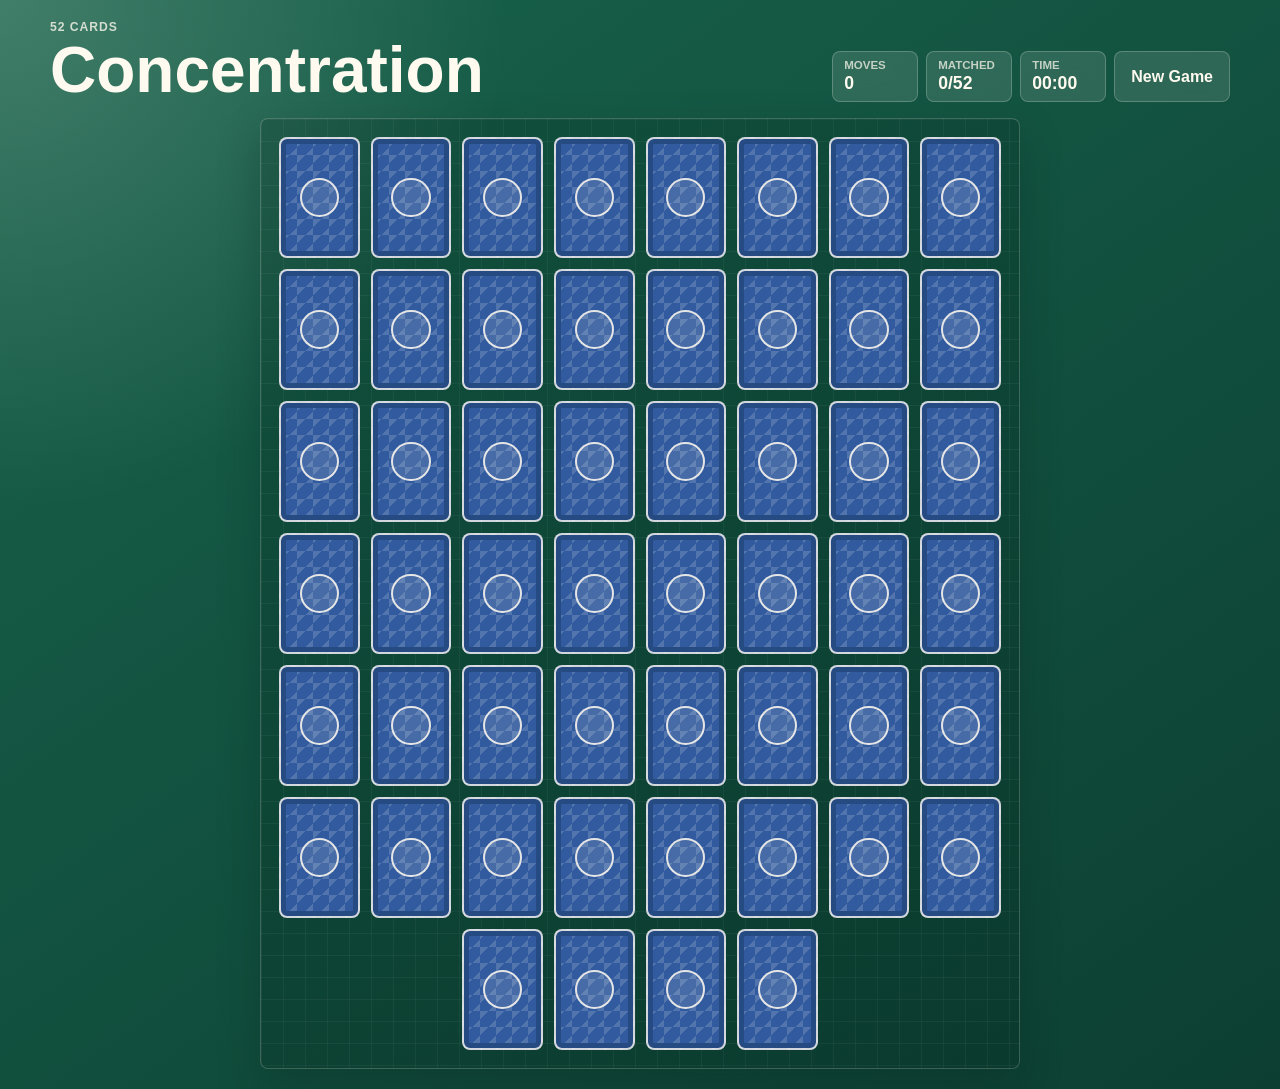
==== index.html @ 4a62ed9f "Initial commit" ====
<!doctype html>
<html lang="zh-CN">
  <head>
    <meta charset="utf-8">
    <meta name="viewport" content="width=device-width, initial-scale=1">
    <title>Concentration</title>
    <link rel="stylesheet" href="styles.css">
  </head>
  <body>
    <main class="game-shell">
      <header class="topbar" aria-label="Game status">
        <div>
          <p class="eyebrow">52 Cards</p>
          <h1>Concentration</h1>
        </div>
        <div class="stats" aria-live="polite">
          <div class="stat">
            <span class="stat-label">Moves</span>
            <strong id="moves">0</strong>
          </div>
          <div class="stat">
            <span class="stat-label">Matched</span>
            <strong id="matched">0/52</strong>
          </div>
          <div class="stat">
            <span class="stat-label">Time</span>
            <strong id="timer">00:00</strong>
          </div>
          <button class="reset-button" id="resetButton" type="button" aria-label="Start a new game">
            New Game
          </button>
        </div>
      </header>

      <section class="board-wrap" aria-label="Concentration card board">
        <div class="board" id="board"></div>
      </section>

      <dialog class="win-dialog" id="winDialog" aria-labelledby="winTitle">
        <div class="dialog-content">
          <p class="eyebrow">Victory</p>
          <h2 id="winTitle">All cards matched</h2>
          <p id="winSummary"></p>
          <button class="reset-button" id="dialogResetButton" type="button">Play Again</button>
        </div>
      </dialog>
    </main>

    <script src="script.js"></script>
  </body>
</html>
---- styles.css ----
:root {
  color-scheme: light;
  --felt: #18634c;
  --felt-deep: #0c3f32;
  --ink: #17221e;
  --muted: #5e6b66;
  --paper: #fffaf0;
  --paper-soft: #f5ead8;
  --red: #c9253c;
  --black: #202724;
  --line: rgba(23, 34, 30, 0.16);
  --shadow: 0 18px 42px rgba(9, 32, 26, 0.26);
  --radius: 8px;
}

* {
  box-sizing: border-box;
}

body {
  min-height: 100vh;
  margin: 0;
  color: var(--ink);
  font-family: "Segoe UI", Arial, sans-serif;
  background:
    radial-gradient(circle at top left, rgba(255, 250, 240, 0.18), transparent 32rem),
    linear-gradient(145deg, var(--felt), var(--felt-deep));
}

button {
  font: inherit;
}

.game-shell {
  width: min(1180px, calc(100vw - 28px));
  min-height: 100vh;
  margin: 0 auto;
  padding: 20px 0;
  display: grid;
  grid-template-rows: auto 1fr;
  gap: 16px;
}

.topbar {
  display: flex;
  align-items: end;
  justify-content: space-between;
  gap: 18px;
  color: var(--paper);
}

.eyebrow {
  margin: 0 0 4px;
  color: rgba(255, 250, 240, 0.78);
  font-size: 0.76rem;
  font-weight: 800;
  letter-spacing: 0.08em;
  text-transform: uppercase;
}

h1,
h2 {
  margin: 0;
  line-height: 1;
  letter-spacing: 0;
}

h1 {
  font-size: clamp(2rem, 5vw, 4.2rem);
}

.stats {
  display: flex;
  align-items: stretch;
  justify-content: flex-end;
  gap: 8px;
  flex-wrap: wrap;
}

.stat,
.reset-button {
  min-height: 48px;
  border: 1px solid rgba(255, 250, 240, 0.22);
  border-radius: var(--radius);
  background: rgba(255, 250, 240, 0.12);
  color: var(--paper);
  backdrop-filter: blur(10px);
}

.stat {
  min-width: 86px;
  padding: 7px 11px;
  display: grid;
  align-content: center;
  gap: 2px;
}

.stat-label {
  color: rgba(255, 250, 240, 0.72);
  font-size: 0.72rem;
  font-weight: 800;
  text-transform: uppercase;
}

.stat strong {
  font-size: 1.1rem;
}

.reset-button {
  padding: 0 16px;
  font-weight: 800;
  cursor: pointer;
  transition: transform 160ms ease, background 160ms ease;
}

.reset-button:hover,
.reset-button:focus-visible {
  background: rgba(255, 250, 240, 0.22);
  transform: translateY(-1px);
}

.board-wrap {
  min-height: 0;
  display: grid;
  place-items: center;
}

.board {
  width: min(100%, 760px);
  display: grid;
  grid-template-columns: repeat(8, minmax(0, 1fr));
  gap: clamp(5px, 1vw, 11px);
  padding: clamp(8px, 1.4vw, 18px);
  border: 1px solid rgba(255, 250, 240, 0.2);
  border-radius: var(--radius);
  background:
    linear-gradient(90deg, rgba(255, 255, 255, 0.045) 1px, transparent 1px),
    linear-gradient(rgba(255, 255, 255, 0.045) 1px, transparent 1px),
    rgba(3, 22, 17, 0.18);
  background-size: 22px 22px;
  box-shadow: var(--shadow);
}

.slot {
  aspect-ratio: 6 / 9;
  min-width: 0;
  min-height: 0;
}

.slot.empty {
  pointer-events: none;
}

.card {
  position: relative;
  width: 100%;
  height: 100%;
  padding: 0;
  border: 0;
  border-radius: var(--radius);
  background: transparent;
  cursor: pointer;
  perspective: 900px;
}

.card:focus-visible {
  outline: 3px solid #ffd76b;
  outline-offset: 3px;
}

.card-inner {
  position: absolute;
  inset: 0;
  border-radius: var(--radius);
  transform-style: preserve-3d;
  transition: transform 260ms ease;
}

.card.is-flipped .card-inner,
.card.is-matched .card-inner {
  transform: rotateY(180deg);
}

.card-face {
  position: absolute;
  inset: 0;
  display: grid;
  backface-visibility: hidden;
  border-radius: var(--radius);
  overflow: hidden;
}

.card-back {
  place-items: center;
  border: 2px solid rgba(255, 250, 240, 0.78);
  background:
    linear-gradient(135deg, rgba(255, 255, 255, 0.16) 25%, transparent 25%) 0 0 / 16px 16px,
    linear-gradient(315deg, rgba(255, 255, 255, 0.16) 25%, transparent 25%) 0 0 / 16px 16px,
    #315b9e;
  box-shadow: inset 0 0 0 5px #264a82;
}

.card-back::after {
  width: 46%;
  aspect-ratio: 1;
  content: "";
  border: 2px solid rgba(255, 250, 240, 0.86);
  border-radius: 50%;
  background: rgba(255, 250, 240, 0.1);
}

.card-front {
  grid-template-rows: auto 1fr auto;
  padding: clamp(5px, 0.9vw, 11px);
  border: 1px solid var(--line);
  background: linear-gradient(150deg, #fffdf8, var(--paper-soft));
  box-shadow: inset 0 0 0 2px rgba(255, 255, 255, 0.52);
  transform: rotateY(180deg);
}

.corner {
  display: grid;
  justify-items: center;
  width: min-content;
  min-width: 1.25rem;
  color: var(--black);
  font-weight: 900;
  line-height: 0.92;
}

.corner.bottom {
  justify-self: end;
  align-self: end;
  transform: rotate(180deg);
}

.rank {
  font-size: clamp(0.78rem, 2vw, 1.18rem);
}

.suit-small {
  font-size: clamp(0.76rem, 1.8vw, 1.08rem);
}

.suit-center {
  place-self: center;
  color: var(--black);
  font-size: clamp(1.35rem, 4.5vw, 3rem);
  line-height: 1;
}

.card.red .corner,
.card.red .suit-center {
  color: var(--red);
}

.card.is-matched {
  cursor: default;
}

.card.is-matched .card-front {
  background: linear-gradient(150deg, #fff8dc, #e8f3dc);
  box-shadow: inset 0 0 0 3px rgba(81, 136, 71, 0.28);
}

.win-dialog {
  width: min(390px, calc(100vw - 36px));
  border: 0;
  border-radius: var(--radius);
  padding: 0;
  color: var(--ink);
  background: var(--paper);
  box-shadow: var(--shadow);
}

.win-dialog::backdrop {
  background: rgba(5, 18, 14, 0.62);
}

.dialog-content {
  padding: 24px;
  display: grid;
  gap: 14px;
}

.dialog-content .eyebrow {
  color: var(--muted);
}

.dialog-content p:not(.eyebrow) {
  margin: 0;
  color: var(--muted);
}

.dialog-content .reset-button {
  color: var(--paper);
  background: var(--felt);
}

@media (max-width: 760px) {
  .game-shell {
    width: min(100vw - 14px, 620px);
    padding: 10px 0;
    gap: 10px;
  }

  .topbar {
    align-items: stretch;
    flex-direction: column;
  }

  .stats {
    justify-content: stretch;
    display: grid;
    grid-template-columns: repeat(2, minmax(0, 1fr));
  }

  .reset-button {
    min-width: 0;
  }

  .board {
    gap: 4px;
    padding: 6px;
  }

  .card-front {
    padding: 4px;
  }

  .rank {
    font-size: 0.72rem;
  }

  .suit-small {
    font-size: 0.68rem;
  }

  .suit-center {
    font-size: 1.28rem;
  }
}
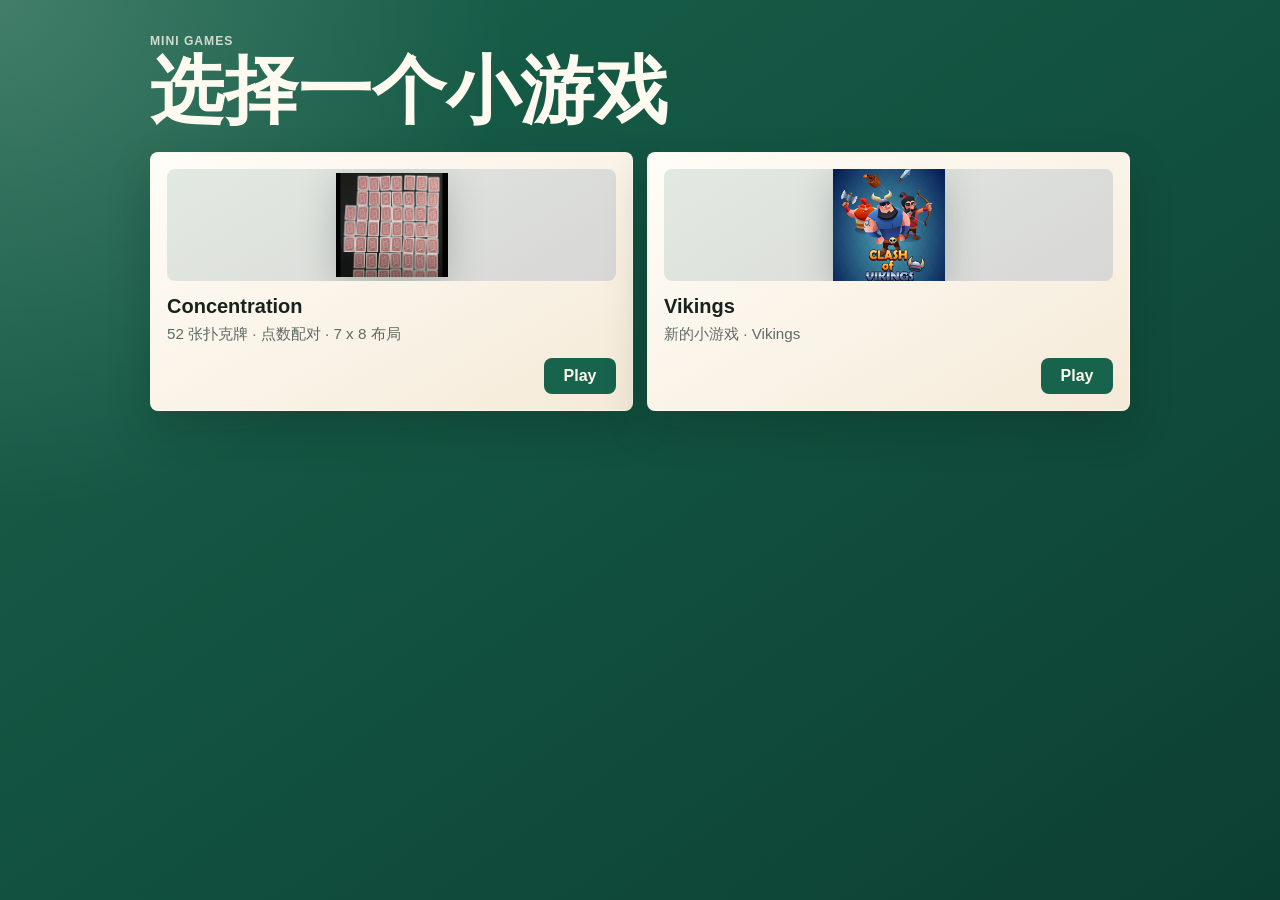
==== commit 3a0d6802: "Add vikings game" ====
--- a/index.html
+++ b/index.html
@@ -3,49 +3,39 @@
   <head>
     <meta charset="utf-8">
     <meta name="viewport" content="width=device-width, initial-scale=1">
-    <title>Concentration</title>
+    <title>Mini Game Arcade</title>
     <link rel="stylesheet" href="styles.css">
   </head>
   <body>
-    <main class="game-shell">
-      <header class="topbar" aria-label="Game status">
-        <div>
-          <p class="eyebrow">52 Cards</p>
-          <h1>Concentration</h1>
-        </div>
-        <div class="stats" aria-live="polite">
-          <div class="stat">
-            <span class="stat-label">Moves</span>
-            <strong id="moves">0</strong>
-          </div>
-          <div class="stat">
-            <span class="stat-label">Matched</span>
-            <strong id="matched">0/52</strong>
-          </div>
-          <div class="stat">
-            <span class="stat-label">Time</span>
-            <strong id="timer">00:00</strong>
-          </div>
-          <button class="reset-button" id="resetButton" type="button" aria-label="Start a new game">
-            New Game
-          </button>
-        </div>
+    <main class="arcade-shell">
+      <header class="hero" aria-label="Mini game selection">
+        <p class="eyebrow">Mini Games</p>
+        <h1>&#36873;&#25321;&#19968;&#20010;&#23567;&#28216;&#25103;</h1>
       </header>
 
-      <section class="board-wrap" aria-label="Concentration card board">
-        <div class="board" id="board"></div>
+      <section class="game-grid" aria-label="Available games">
+        <a class="game-card concentration-card" href="games/concentration/index.html">
+          <span class="game-icon-preview" aria-hidden="true">
+            <img src="games/concentration/icon.png" alt="">
+          </span>
+          <span class="game-copy">
+            <span class="game-title">Concentration</span>
+            <span class="game-meta">52 &#24352;&#25169;&#20811;&#29260; &middot; &#28857;&#25968;&#37197;&#23545; &middot; 7 x 8 &#24067;&#23616;</span>
+          </span>
+          <span class="play-label">Play</span>
+        </a>
+
+        <a class="game-card vikings-card" href="games/vikings/index.html">
+          <span class="game-icon-preview" aria-hidden="true">
+            <img src="games/vikings/icon.png" alt="">
+          </span>
+          <span class="game-copy">
+            <span class="game-title">Vikings</span>
+            <span class="game-meta">&#26032;&#30340;&#23567;&#28216;&#25103; &middot; Vikings</span>
+          </span>
+          <span class="play-label">Play</span>
+        </a>
       </section>
-
-      <dialog class="win-dialog" id="winDialog" aria-labelledby="winTitle">
-        <div class="dialog-content">
-          <p class="eyebrow">Victory</p>
-          <h2 id="winTitle">All cards matched</h2>
-          <p id="winSummary"></p>
-          <button class="reset-button" id="dialogResetButton" type="button">Play Again</button>
-        </div>
-      </dialog>
     </main>
-
-    <script src="script.js"></script>
   </body>
 </html>
--- a/styles.css
+++ b/styles.css
@@ -6,10 +6,8 @@
   --muted: #5e6b66;
   --paper: #fffaf0;
   --paper-soft: #f5ead8;
-  --red: #c9253c;
-  --black: #202724;
   --line: rgba(23, 34, 30, 0.16);
-  --shadow: 0 18px 42px rgba(9, 32, 26, 0.26);
+  --shadow: 0 18px 42px rgba(9, 32, 26, 0.24);
   --radius: 8px;
 }
 
@@ -27,30 +25,22 @@
     linear-gradient(145deg, var(--felt), var(--felt-deep));
 }
 
-button {
-  font: inherit;
+.arcade-shell {
+  width: min(980px, calc(100vw - 28px));
+  min-height: 100vh;
+  margin: 0 auto;
+  padding: 34px 0;
+  display: grid;
+  align-content: start;
+  gap: 24px;
 }
 
-.game-shell {
-  width: min(1180px, calc(100vw - 28px));
-  min-height: 100vh;
-  margin: 0 auto;
-  padding: 20px 0;
-  display: grid;
-  grid-template-rows: auto 1fr;
-  gap: 16px;
-}
-
-.topbar {
-  display: flex;
-  align-items: end;
-  justify-content: space-between;
-  gap: 18px;
+.hero {
   color: var(--paper);
 }
 
 .eyebrow {
-  margin: 0 0 4px;
+  margin: 0 0 6px;
   color: rgba(255, 250, 240, 0.78);
   font-size: 0.76rem;
   font-weight: 800;
@@ -58,285 +48,93 @@
   text-transform: uppercase;
 }
 
-h1,
-h2 {
+h1 {
   margin: 0;
+  font-size: clamp(2.1rem, 6vw, 4.6rem);
   line-height: 1;
   letter-spacing: 0;
 }
 
-h1 {
-  font-size: clamp(2rem, 5vw, 4.2rem);
-}
-
-.stats {
-  display: flex;
-  align-items: stretch;
-  justify-content: flex-end;
-  gap: 8px;
-  flex-wrap: wrap;
-}
-
-.stat,
-.reset-button {
-  min-height: 48px;
-  border: 1px solid rgba(255, 250, 240, 0.22);
-  border-radius: var(--radius);
-  background: rgba(255, 250, 240, 0.12);
-  color: var(--paper);
-  backdrop-filter: blur(10px);
-}
-
-.stat {
-  min-width: 86px;
-  padding: 7px 11px;
+.game-grid {
   display: grid;
-  align-content: center;
-  gap: 2px;
-}
-
-.stat-label {
-  color: rgba(255, 250, 240, 0.72);
-  font-size: 0.72rem;
-  font-weight: 800;
-  text-transform: uppercase;
-}
-
-.stat strong {
-  font-size: 1.1rem;
-}
-
-.reset-button {
-  padding: 0 16px;
-  font-weight: 800;
-  cursor: pointer;
-  transition: transform 160ms ease, background 160ms ease;
-}
-
-.reset-button:hover,
-.reset-button:focus-visible {
-  background: rgba(255, 250, 240, 0.22);
-  transform: translateY(-1px);
-}
-
-.board-wrap {
-  min-height: 0;
-  display: grid;
-  place-items: center;
-}
-
-.board {
-  width: min(100%, 760px);
-  display: grid;
-  grid-template-columns: repeat(8, minmax(0, 1fr));
-  gap: clamp(5px, 1vw, 11px);
-  padding: clamp(8px, 1.4vw, 18px);
-  border: 1px solid rgba(255, 250, 240, 0.2);
-  border-radius: var(--radius);
-  background:
-    linear-gradient(90deg, rgba(255, 255, 255, 0.045) 1px, transparent 1px),
-    linear-gradient(rgba(255, 255, 255, 0.045) 1px, transparent 1px),
-    rgba(3, 22, 17, 0.18);
-  background-size: 22px 22px;
-  box-shadow: var(--shadow);
-}
-
-.slot {
-  aspect-ratio: 6 / 9;
-  min-width: 0;
-  min-height: 0;
-}
-
-.slot.empty {
-  pointer-events: none;
-}
-
-.card {
-  position: relative;
-  width: 100%;
-  height: 100%;
-  padding: 0;
-  border: 0;
-  border-radius: var(--radius);
-  background: transparent;
-  cursor: pointer;
-  perspective: 900px;
-}
-
-.card:focus-visible {
-  outline: 3px solid #ffd76b;
-  outline-offset: 3px;
-}
-
-.card-inner {
-  position: absolute;
-  inset: 0;
-  border-radius: var(--radius);
-  transform-style: preserve-3d;
-  transition: transform 260ms ease;
-}
-
-.card.is-flipped .card-inner,
-.card.is-matched .card-inner {
-  transform: rotateY(180deg);
-}
-
-.card-face {
-  position: absolute;
-  inset: 0;
-  display: grid;
-  backface-visibility: hidden;
-  border-radius: var(--radius);
-  overflow: hidden;
-}
-
-.card-back {
-  place-items: center;
-  border: 2px solid rgba(255, 250, 240, 0.78);
-  background:
-    linear-gradient(135deg, rgba(255, 255, 255, 0.16) 25%, transparent 25%) 0 0 / 16px 16px,
-    linear-gradient(315deg, rgba(255, 255, 255, 0.16) 25%, transparent 25%) 0 0 / 16px 16px,
-    #315b9e;
-  box-shadow: inset 0 0 0 5px #264a82;
-}
-
-.card-back::after {
-  width: 46%;
-  aspect-ratio: 1;
-  content: "";
-  border: 2px solid rgba(255, 250, 240, 0.86);
-  border-radius: 50%;
-  background: rgba(255, 250, 240, 0.1);
-}
-
-.card-front {
-  grid-template-rows: auto 1fr auto;
-  padding: clamp(5px, 0.9vw, 11px);
-  border: 1px solid var(--line);
-  background: linear-gradient(150deg, #fffdf8, var(--paper-soft));
-  box-shadow: inset 0 0 0 2px rgba(255, 255, 255, 0.52);
-  transform: rotateY(180deg);
-}
-
-.corner {
-  display: grid;
-  justify-items: center;
-  width: min-content;
-  min-width: 1.25rem;
-  color: var(--black);
-  font-weight: 900;
-  line-height: 0.92;
-}
-
-.corner.bottom {
-  justify-self: end;
-  align-self: end;
-  transform: rotate(180deg);
-}
-
-.rank {
-  font-size: clamp(0.78rem, 2vw, 1.18rem);
-}
-
-.suit-small {
-  font-size: clamp(0.76rem, 1.8vw, 1.08rem);
-}
-
-.suit-center {
-  place-self: center;
-  color: var(--black);
-  font-size: clamp(1.35rem, 4.5vw, 3rem);
-  line-height: 1;
-}
-
-.card.red .corner,
-.card.red .suit-center {
-  color: var(--red);
-}
-
-.card.is-matched {
-  cursor: default;
-}
-
-.card.is-matched .card-front {
-  background: linear-gradient(150deg, #fff8dc, #e8f3dc);
-  box-shadow: inset 0 0 0 3px rgba(81, 136, 71, 0.28);
-}
-
-.win-dialog {
-  width: min(390px, calc(100vw - 36px));
-  border: 0;
-  border-radius: var(--radius);
-  padding: 0;
-  color: var(--ink);
-  background: var(--paper);
-  box-shadow: var(--shadow);
-}
-
-.win-dialog::backdrop {
-  background: rgba(5, 18, 14, 0.62);
-}
-
-.dialog-content {
-  padding: 24px;
-  display: grid;
+  grid-template-columns: repeat(auto-fit, minmax(260px, 1fr));
   gap: 14px;
 }
 
-.dialog-content .eyebrow {
-  color: var(--muted);
+.game-card {
+  min-height: 178px;
+  padding: 16px;
+  display: grid;
+  grid-template-rows: 1fr auto;
+  gap: 14px;
+  color: var(--ink);
+  text-decoration: none;
+  border: 1px solid rgba(255, 250, 240, 0.3);
+  border-radius: var(--radius);
+  background: linear-gradient(150deg, #fffdf8, var(--paper-soft));
+  box-shadow: var(--shadow);
+  transition: transform 160ms ease, box-shadow 160ms ease;
 }
 
-.dialog-content p:not(.eyebrow) {
-  margin: 0;
-  color: var(--muted);
+.game-card:hover,
+.game-card:focus-visible {
+  transform: translateY(-2px);
+  box-shadow: 0 24px 54px rgba(9, 32, 26, 0.32);
+  outline: none;
 }
 
-.dialog-content .reset-button {
+.game-icon-preview {
+  min-height: 86px;
+  display: grid;
+  place-items: center;
+  overflow: hidden;
+  border-radius: var(--radius);
+  background: linear-gradient(145deg, rgba(24, 99, 76, 0.12), rgba(49, 91, 158, 0.16));
+}
+
+.game-icon-preview img {
+  width: min(112px, 46%);
+  aspect-ratio: 1;
+  object-fit: contain;
+  filter: drop-shadow(0 10px 18px rgba(9, 32, 26, 0.22));
+}
+
+.game-copy {
+  display: grid;
+  gap: 6px;
+}
+
+.game-title {
+  font-size: 1.25rem;
+  font-weight: 900;
+}
+
+.game-meta {
+  color: var(--muted);
+  font-size: 0.95rem;
+  line-height: 1.35;
+}
+
+.play-label {
+  justify-self: end;
+  align-self: end;
+  min-width: 72px;
+  padding: 9px 13px;
+  text-align: center;
   color: var(--paper);
+  font-weight: 900;
+  border-radius: var(--radius);
   background: var(--felt);
 }
 
-@media (max-width: 760px) {
-  .game-shell {
-    width: min(100vw - 14px, 620px);
-    padding: 10px 0;
-    gap: 10px;
+@media (max-width: 620px) {
+  .arcade-shell {
+    width: min(100vw - 16px, 520px);
+    padding: 18px 0;
+    gap: 18px;
   }
 
-  .topbar {
-    align-items: stretch;
-    flex-direction: column;
-  }
-
-  .stats {
-    justify-content: stretch;
-    display: grid;
-    grid-template-columns: repeat(2, minmax(0, 1fr));
-  }
-
-  .reset-button {
-    min-width: 0;
-  }
-
-  .board {
-    gap: 4px;
-    padding: 6px;
-  }
-
-  .card-front {
-    padding: 4px;
-  }
-
-  .rank {
-    font-size: 0.72rem;
-  }
-
-  .suit-small {
-    font-size: 0.68rem;
-  }
-
-  .suit-center {
-    font-size: 1.28rem;
+  .game-card {
+    min-height: 166px;
   }
 }
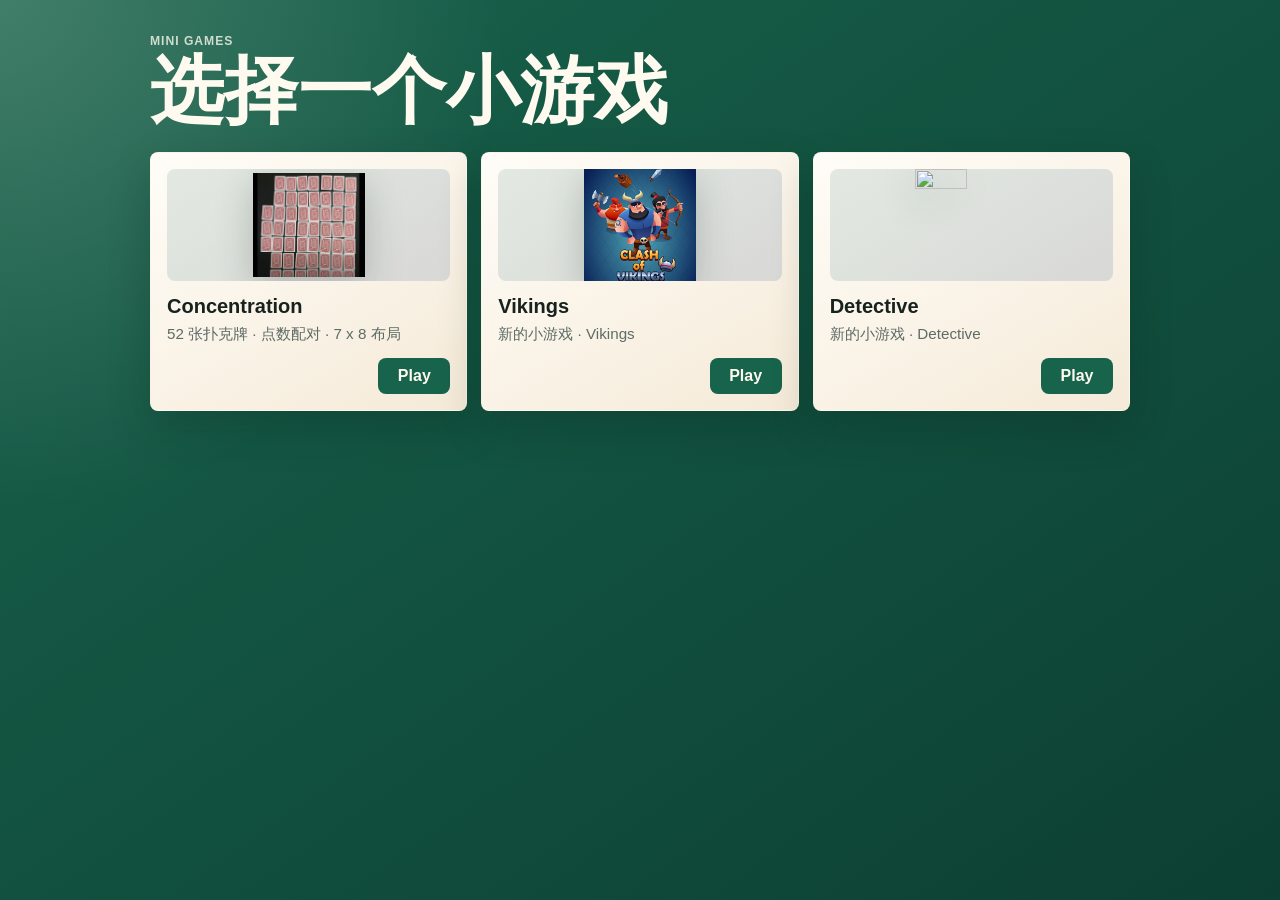
==== commit 31c02068: "Add detective game" ====
--- a/index.html
+++ b/index.html
@@ -35,6 +35,17 @@
           </span>
           <span class="play-label">Play</span>
         </a>
+
+        <a class="game-card detective-card" href="games/detective/index.html">
+          <span class="game-icon-preview" aria-hidden="true">
+            <img src="games/detective/icon.png" alt="">
+          </span>
+          <span class="game-copy">
+            <span class="game-title">Detective</span>
+            <span class="game-meta">&#26032;&#30340;&#23567;&#28216;&#25103; &middot; Detective</span>
+          </span>
+          <span class="play-label">Play</span>
+        </a>
       </section>
     </main>
   </body>
